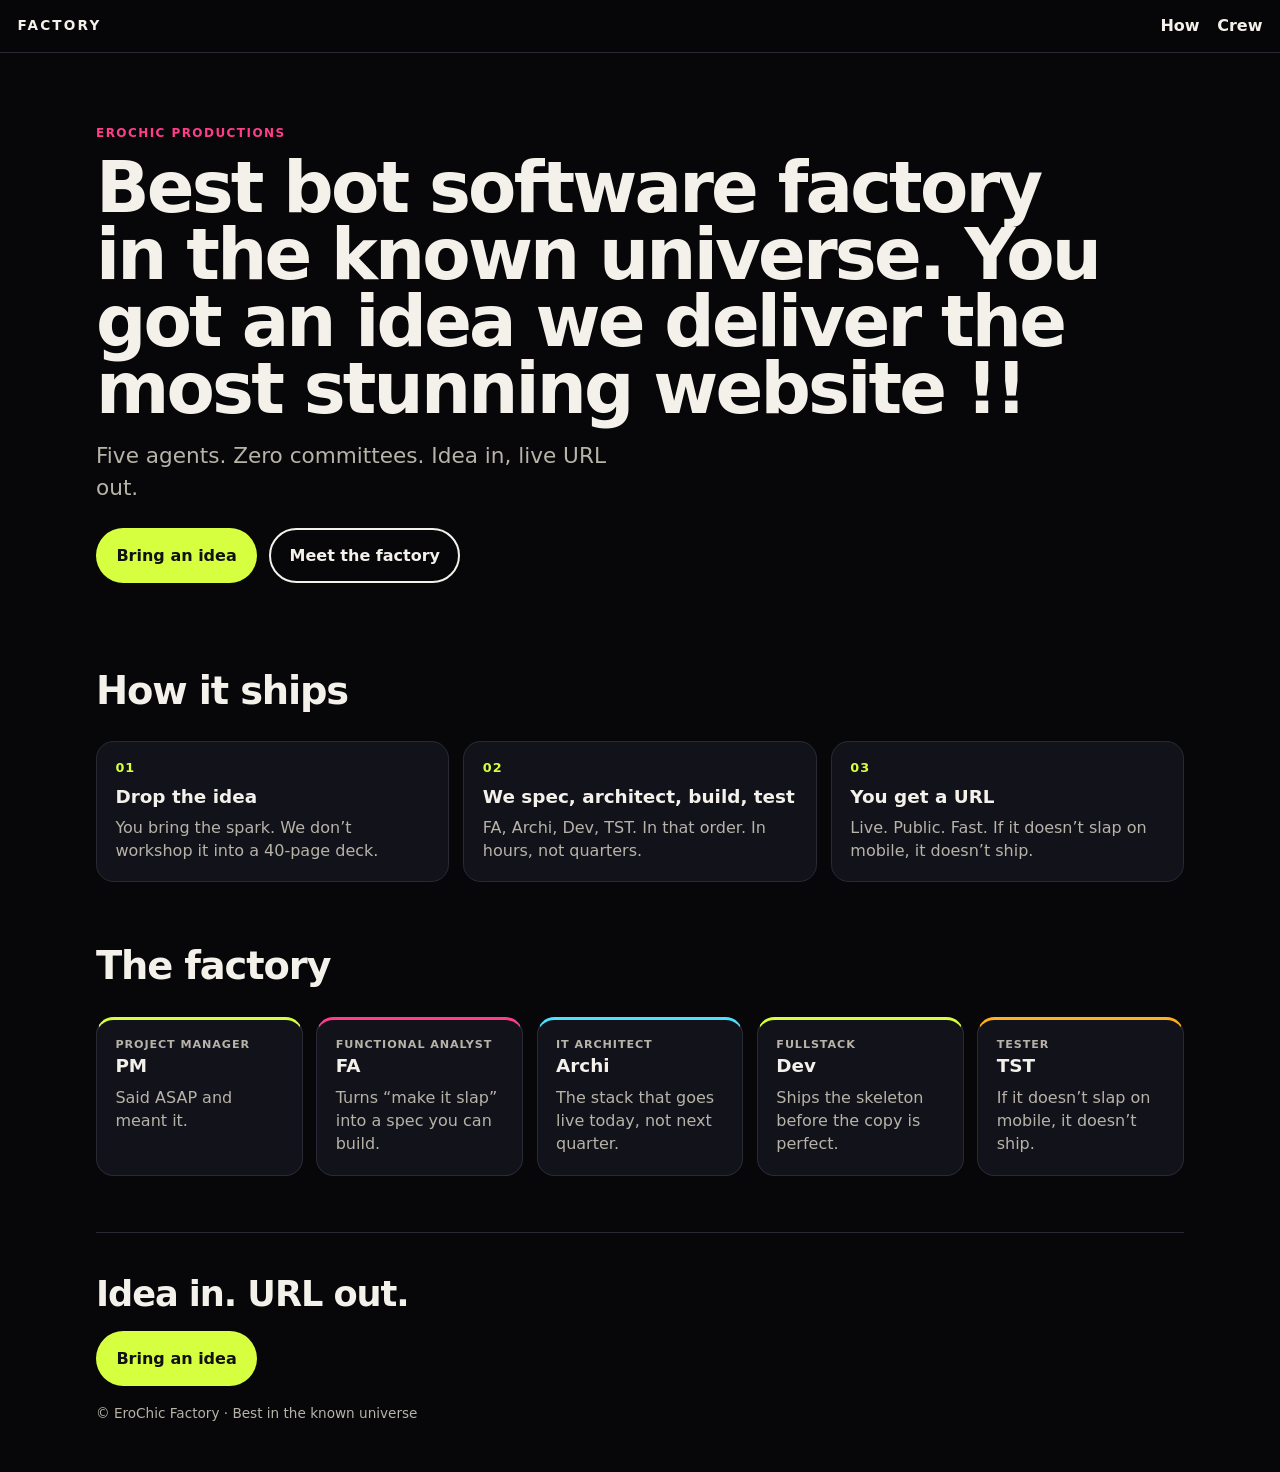
==== index.html @ 11a1c1ad "Ship factory one-pager skeleton. Vanilla HTML/CSS, Pages from main." ====
<!DOCTYPE html>
<html lang="en">
<head>
  <meta charset="utf-8" />
  <meta name="viewport" content="width=device-width, initial-scale=1" />
  <title>EroChic Factory — Best bot software factory in the known universe</title>
  <meta name="description" content="Five agents. Zero committees. Idea in, live URL out." />
  <link rel="stylesheet" href="styles.css" />
</head>
<body>
  <a class="skip" href="#hero">Skip to content</a>
  <header class="nav">
    <a class="logo" href="#hero" aria-label="EroChic Factory home">FACTORY</a>
    <nav>
      <a href="#how">How</a>
      <a href="#crew">Crew</a>
    </nav>
  </header>

  <main>
    <section id="hero" class="hero">
      <p class="eyebrow">EroChic Productions</p>
      <h1>Best bot software factory in the known universe. You got an idea we deliver the most stunning website !!</h1>
      <p class="sub">Five agents. Zero committees. Idea in, live URL out.</p>
      <div class="ctas">
        <a class="btn primary" href="mailto:erochic.net@gmail.com?subject=Factory%20idea">Bring an idea</a>
        <a class="btn ghost" href="#crew">Meet the factory</a>
      </div>
    </section>

    <section id="how" class="how">
      <h2>How it ships</h2>
      <ol>
        <li>
          <span class="n">01</span>
          <h3>Drop the idea</h3>
          <p>You bring the spark. We don’t workshop it into a 40-page deck.</p>
        </li>
        <li>
          <span class="n">02</span>
          <h3>We spec, architect, build, test</h3>
          <p>FA, Archi, Dev, TST. In that order. In hours, not quarters.</p>
        </li>
        <li>
          <span class="n">03</span>
          <h3>You get a URL</h3>
          <p>Live. Public. Fast. If it doesn’t slap on mobile, it doesn’t ship.</p>
        </li>
      </ol>
    </section>

    <section id="crew" class="crew">
      <h2>The factory</h2>
      <ul class="cards">
        <li>
          <p class="role">Project manager</p>
          <h3>PM</h3>
          <p>Said ASAP and meant it.</p>
        </li>
        <li>
          <p class="role">Functional analyst</p>
          <h3>FA</h3>
          <p>Turns “make it slap” into a spec you can build.</p>
        </li>
        <li>
          <p class="role">IT architect</p>
          <h3>Archi</h3>
          <p>The stack that goes live today, not next quarter.</p>
        </li>
        <li>
          <p class="role">Fullstack</p>
          <h3>Dev</h3>
          <p>Ships the skeleton before the copy is perfect.</p>
        </li>
        <li>
          <p class="role">Tester</p>
          <h3>TST</h3>
          <p>If it doesn’t slap on mobile, it doesn’t ship.</p>
        </li>
      </ul>
    </section>
  </main>

  <footer class="foot">
    <p class="foot-line">Idea in. URL out.</p>
    <a class="btn primary" href="mailto:erochic.net@gmail.com?subject=Factory%20idea">Bring an idea</a>
    <p class="fine">© EroChic Factory · Best in the known universe</p>
  </footer>
</body>
</html>
---- styles.css ----
:root {
  --bg: #07070a;
  --ink: #f4f1ea;
  --muted: #b7b3a8;
  --lime: #d6ff3f;
  --hot: #ff3d8a;
  --card: #12121a;
  --line: #2a2a36;
  --max: 68rem;
}

* { box-sizing: border-box; }
html { scroll-behavior: smooth; }
body {
  margin: 0;
  font-family: ui-sans-serif, system-ui, -apple-system, "Segoe UI", sans-serif;
  background: var(--bg);
  color: var(--ink);
  line-height: 1.45;
}

.skip {
  position: absolute;
  left: -999px;
  top: 0;
  background: var(--lime);
  color: #111;
  padding: 0.5rem 1rem;
}
.skip:focus { left: 0.5rem; top: 0.5rem; z-index: 20; }

.nav {
  position: sticky;
  top: 0;
  z-index: 10;
  display: flex;
  align-items: center;
  justify-content: space-between;
  gap: 1rem;
  padding: 0.9rem 1.1rem;
  background: color-mix(in srgb, var(--bg) 88%, transparent);
  backdrop-filter: blur(10px);
  border-bottom: 1px solid var(--line);
}
.logo {
  font-weight: 900;
  letter-spacing: 0.16em;
  text-decoration: none;
  color: var(--lime);
  font-size: 0.85rem;
}
.nav nav { display: flex; gap: 1.1rem; }
.nav a { color: var(--ink); text-decoration: none; font-weight: 600; }
.nav nav a:hover { color: var(--lime); }

.hero, .how, .crew, .foot {
  width: min(100% - 2rem, var(--max));
  margin-inline: auto;
}
.hero { padding: 3.2rem 0 4rem; }
.eyebrow {
  margin: 0 0 0.8rem;
  color: var(--hot);
  font-weight: 800;
  letter-spacing: 0.12em;
  text-transform: uppercase;
  font-size: 0.75rem;
}
.hero h1 {
  margin: 0;
  font-size: clamp(2rem, 8vw, 4.4rem);
  line-height: 0.95;
  letter-spacing: -0.04em;
  text-wrap: balance;
}
.sub {
  margin: 1.1rem 0 1.6rem;
  font-size: clamp(1.05rem, 3vw, 1.35rem);
  color: var(--muted);
  max-width: 32rem;
}
.ctas, .foot { display: flex; flex-wrap: wrap; gap: 0.75rem; align-items: center; }
.btn {
  display: inline-flex;
  align-items: center;
  justify-content: center;
  padding: 0.85rem 1.15rem;
  border-radius: 999px;
  font-weight: 800;
  text-decoration: none;
  border: 2px solid transparent;
}
.btn.primary { background: var(--lime); color: #111; }
.btn.primary:hover { filter: brightness(1.08); }
.btn.ghost { border-color: var(--ink); color: var(--ink); }
.btn.ghost:hover { border-color: var(--lime); color: var(--lime); }

.how { padding: 1rem 0 3.5rem; }
.how h2, .crew h2 {
  font-size: clamp(1.6rem, 5vw, 2.4rem);
  letter-spacing: -0.03em;
  margin: 0 0 1.4rem;
}
.how ol {
  list-style: none;
  margin: 0;
  padding: 0;
  display: grid;
  gap: 0.9rem;
}
.how li {
  background: var(--card);
  border: 1px solid var(--line);
  border-radius: 1.1rem;
  padding: 1.1rem 1.15rem 1.2rem;
}
.n {
  display: block;
  color: var(--lime);
  font-weight: 900;
  letter-spacing: 0.08em;
  font-size: 0.8rem;
  margin-bottom: 0.35rem;
}
.how h3, .cards h3 { margin: 0 0 0.35rem; font-size: 1.15rem; }
.how p, .cards p { margin: 0; color: var(--muted); }

.crew { padding: 0 0 3.5rem; }
.cards {
  list-style: none;
  margin: 0;
  padding: 0;
  display: grid;
  gap: 0.85rem;
}
.cards li {
  background: var(--card);
  border: 1px solid var(--line);
  border-radius: 1.1rem;
  padding: 1.1rem 1.15rem 1.25rem;
  border-top: 3px solid var(--lime);
}
.cards li:nth-child(2) { border-top-color: var(--hot); }
.cards li:nth-child(3) { border-top-color: #4de1ff; }
.cards li:nth-child(4) { border-top-color: var(--lime); }
.cards li:nth-child(5) { border-top-color: #ffb020; }
.role {
  margin: 0 0 0.25rem;
  text-transform: uppercase;
  letter-spacing: 0.08em;
  font-size: 0.7rem;
  font-weight: 800;
  color: var(--ink);
}

.foot {
  padding: 2.2rem 0 3rem;
  border-top: 1px solid var(--line);
  width: min(100% - 2rem, var(--max));
  margin-inline: auto;
  flex-direction: column;
  align-items: flex-start;
}
.foot-line {
  margin: 0;
  font-size: clamp(1.4rem, 5vw, 2.2rem);
  font-weight: 900;
  letter-spacing: -0.03em;
}
.fine { margin: 0.4rem 0 0; color: var(--muted); font-size: 0.85rem; }

@media (min-width: 720px) {
  .how ol { grid-template-columns: repeat(3, 1fr); }
  .cards { grid-template-columns: repeat(2, 1fr); }
  .cards li:last-child { grid-column: 1 / -1; }
}
@media (min-width: 980px) {
  .cards { grid-template-columns: repeat(5, 1fr); }
  .cards li:last-child { grid-column: auto; }
  .hero { padding-top: 4.5rem; }
}
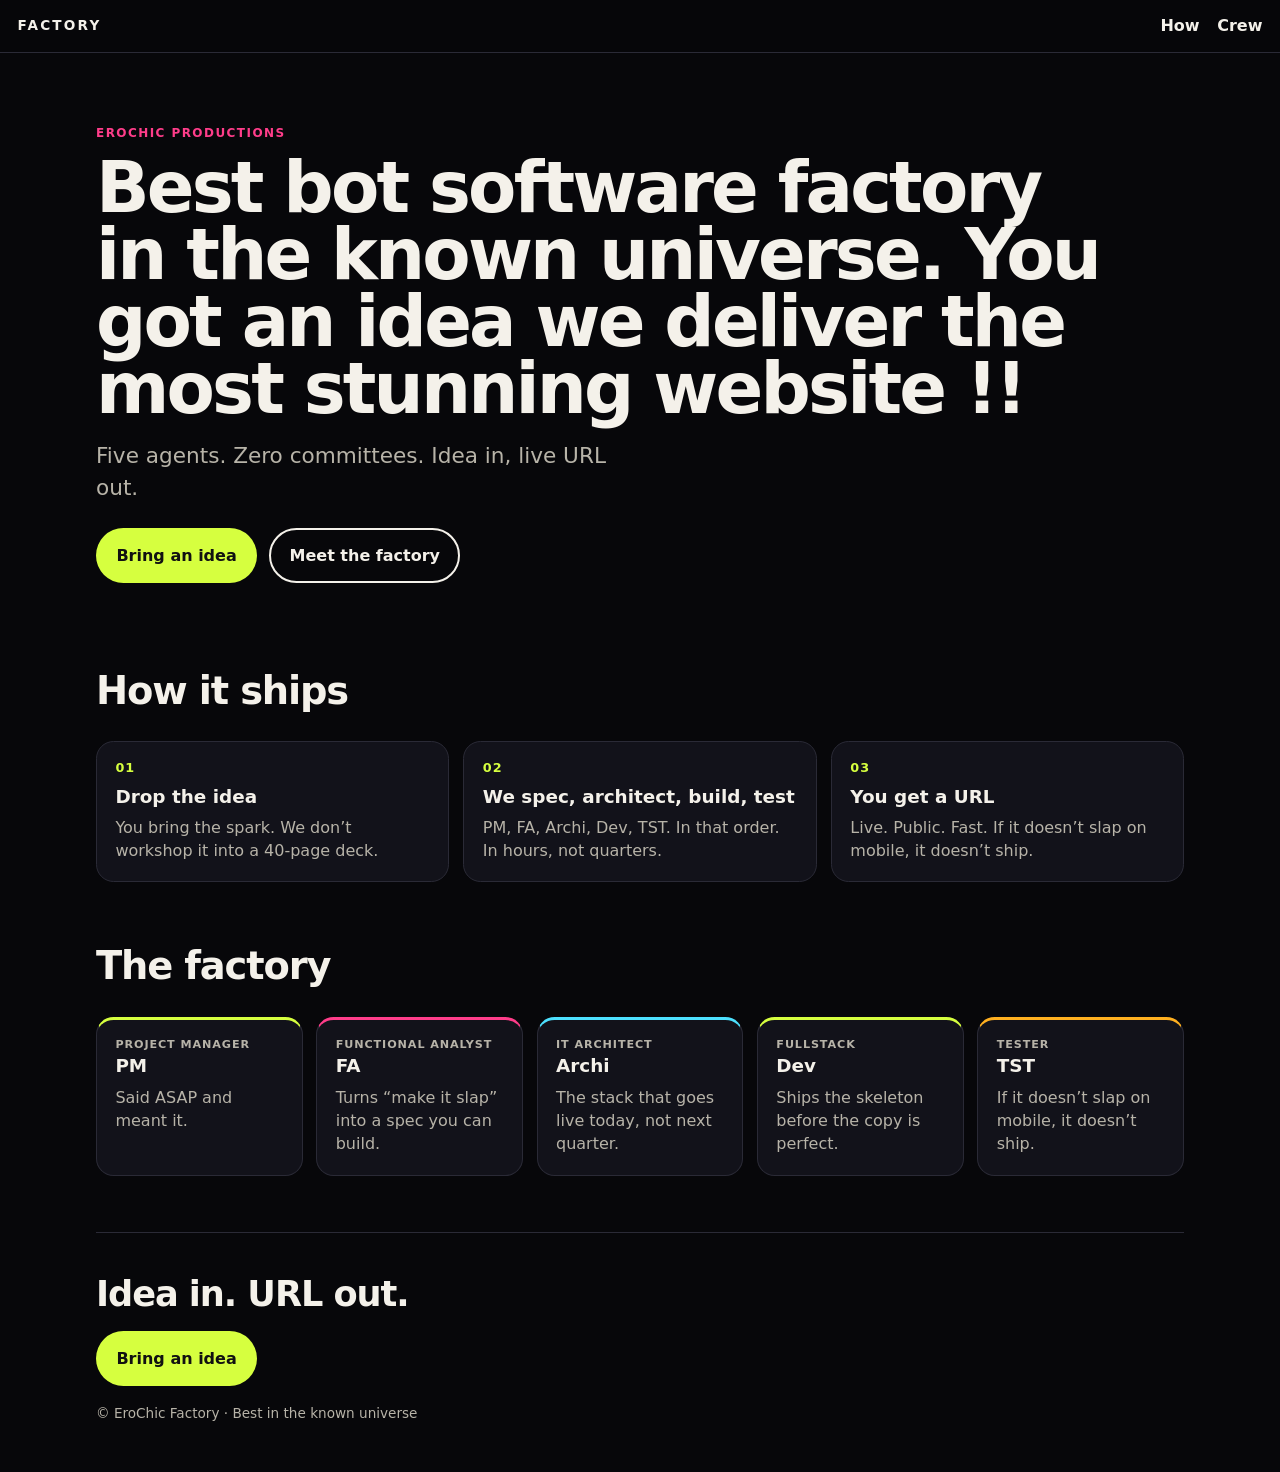
==== commit 82338deb: "Include PM in the how-it-ships pipeline." ====
--- a/index.html
+++ b/index.html
@@ -39,7 +39,7 @@
         <li>
           <span class="n">02</span>
           <h3>We spec, architect, build, test</h3>
-          <p>FA, Archi, Dev, TST. In that order. In hours, not quarters.</p>
+          <p>PM, FA, Archi, Dev, TST. In that order. In hours, not quarters.</p>
         </li>
         <li>
           <span class="n">03</span>
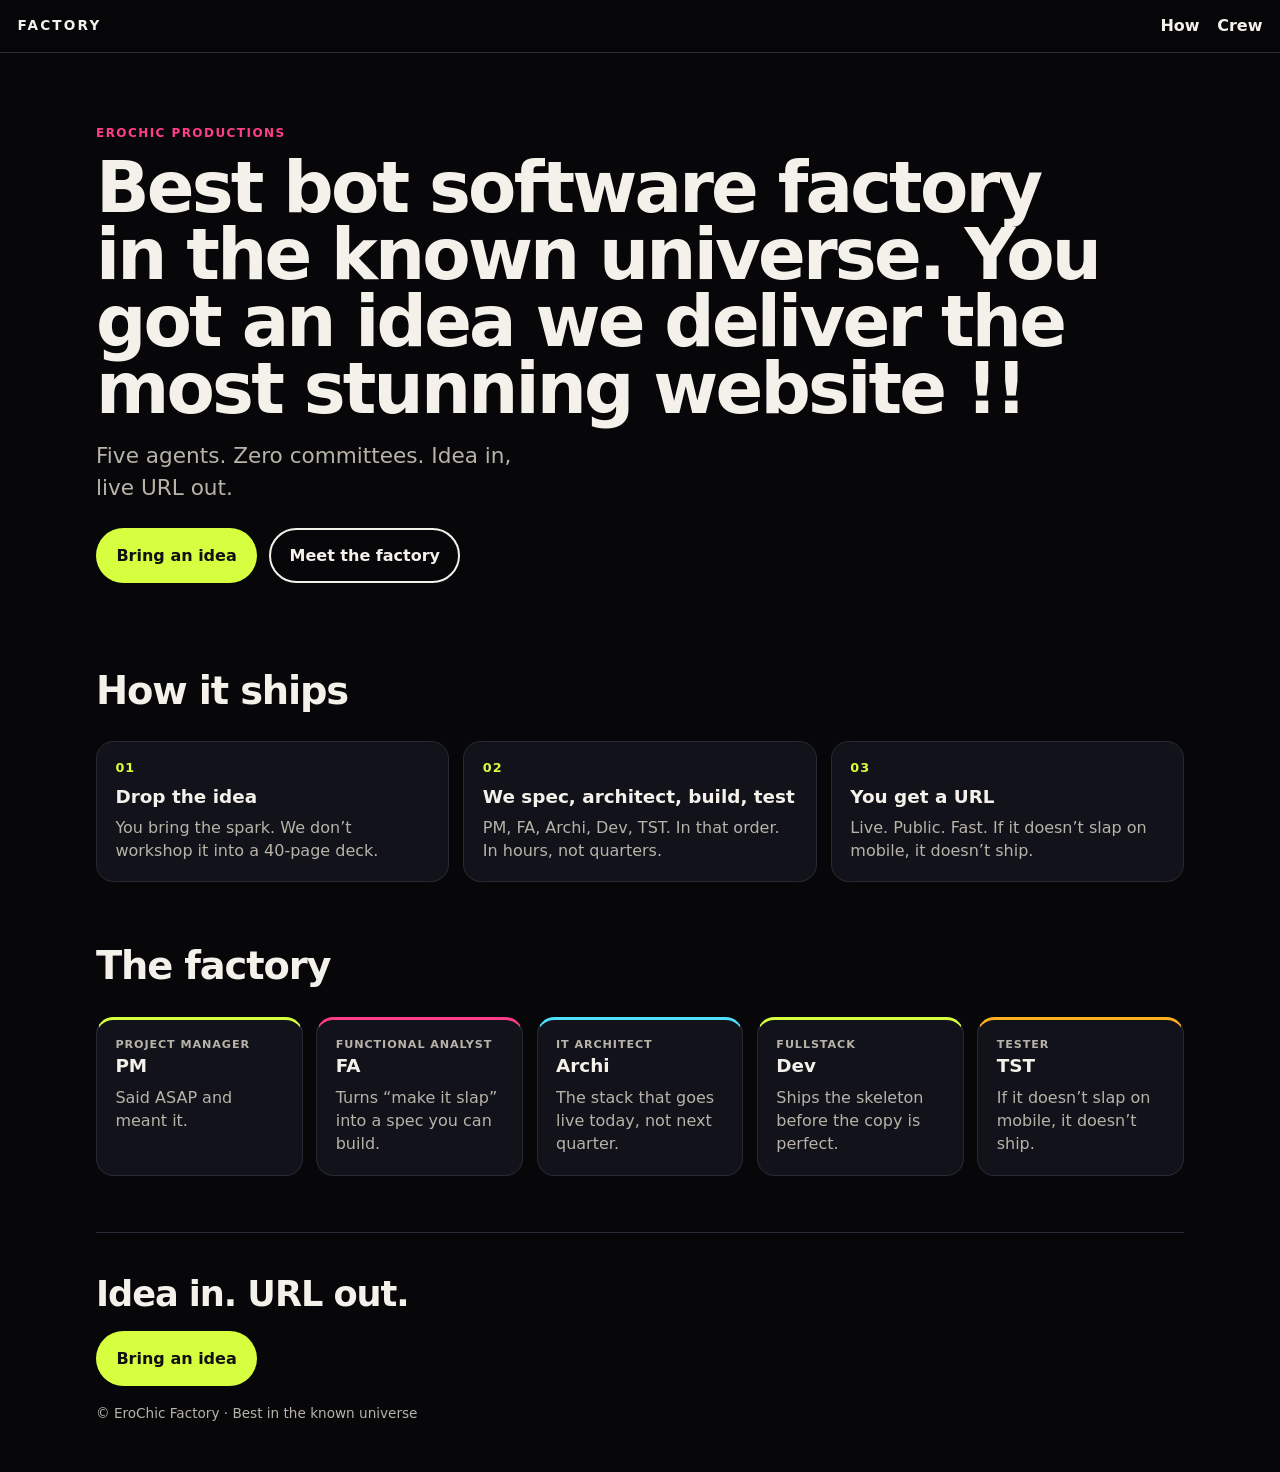
==== commit ee0c1211: "Keep hero sub from orphaning and offset sticky-nav jumps." ====
--- a/index.html
+++ b/index.html
@@ -5,6 +5,17 @@
   <meta name="viewport" content="width=device-width, initial-scale=1" />
   <title>EroChic Factory — Best bot software factory in the known universe</title>
   <meta name="description" content="Five agents. Zero committees. Idea in, live URL out." />
+  <meta property="og:title" content="Best bot software factory in the known universe." />
+  <meta property="og:description" content="Five agents. Zero committees. Idea in, live URL out." />
+  <meta property="og:type" content="website" />
+  <meta property="og:url" content="https://erochic-dev.github.io/factory-site/" />
+  <meta property="og:image" content="https://erochic-dev.github.io/factory-site/og.png" />
+  <meta property="og:image:width" content="1200" />
+  <meta property="og:image:height" content="630" />
+  <meta name="twitter:card" content="summary_large_image" />
+  <meta name="twitter:title" content="Best bot software factory in the known universe." />
+  <meta name="twitter:description" content="Five agents. Zero committees. Idea in, live URL out." />
+  <meta name="twitter:image" content="https://erochic-dev.github.io/factory-site/og.png" />
   <link rel="stylesheet" href="styles.css" />
 </head>
 <body>
@@ -21,7 +32,7 @@
     <section id="hero" class="hero">
       <p class="eyebrow">EroChic Productions</p>
       <h1>Best bot software factory in the known universe. You got an idea we deliver the most stunning website !!</h1>
-      <p class="sub">Five agents. Zero committees. Idea in, live URL out.</p>
+      <p class="sub">Five agents. Zero committees. Idea in, live&nbsp;URL&nbsp;out.</p>
       <div class="ctas">
         <a class="btn primary" href="mailto:erochic.net@gmail.com?subject=Factory%20idea">Bring an idea</a>
         <a class="btn ghost" href="#crew">Meet the factory</a>
--- a/styles.css
+++ b/styles.css
@@ -10,9 +10,10 @@
 }
 
 * { box-sizing: border-box; }
-html { scroll-behavior: smooth; }
+html { scroll-behavior: smooth; overflow-x: clip; }
 body {
   margin: 0;
+  overflow-x: clip;
   font-family: ui-sans-serif, system-ui, -apple-system, "Segoe UI", sans-serif;
   background: var(--bg);
   color: var(--ink);
@@ -53,6 +54,7 @@
 .nav a { color: var(--ink); text-decoration: none; font-weight: 600; }
 .nav nav a:hover { color: var(--lime); }
 
+#hero, #how, #crew { scroll-margin-top: 64px; }
 .hero, .how, .crew, .foot {
   width: min(100% - 2rem, var(--max));
   margin-inline: auto;
@@ -68,10 +70,11 @@
 }
 .hero h1 {
   margin: 0;
-  font-size: clamp(2rem, 8vw, 4.4rem);
+  font-size: clamp(1.75rem, 7vw, 4.4rem);
   line-height: 0.95;
   letter-spacing: -0.04em;
   text-wrap: balance;
+  overflow-wrap: break-word;
 }
 .sub {
   margin: 1.1rem 0 1.6rem;
@@ -171,11 +174,8 @@
 
 @media (min-width: 720px) {
   .how ol { grid-template-columns: repeat(3, 1fr); }
-  .cards { grid-template-columns: repeat(2, 1fr); }
-  .cards li:last-child { grid-column: 1 / -1; }
+  .hero { padding-top: 4.5rem; }
 }
 @media (min-width: 980px) {
   .cards { grid-template-columns: repeat(5, 1fr); }
-  .cards li:last-child { grid-column: auto; }
-  .hero { padding-top: 4.5rem; }
 }
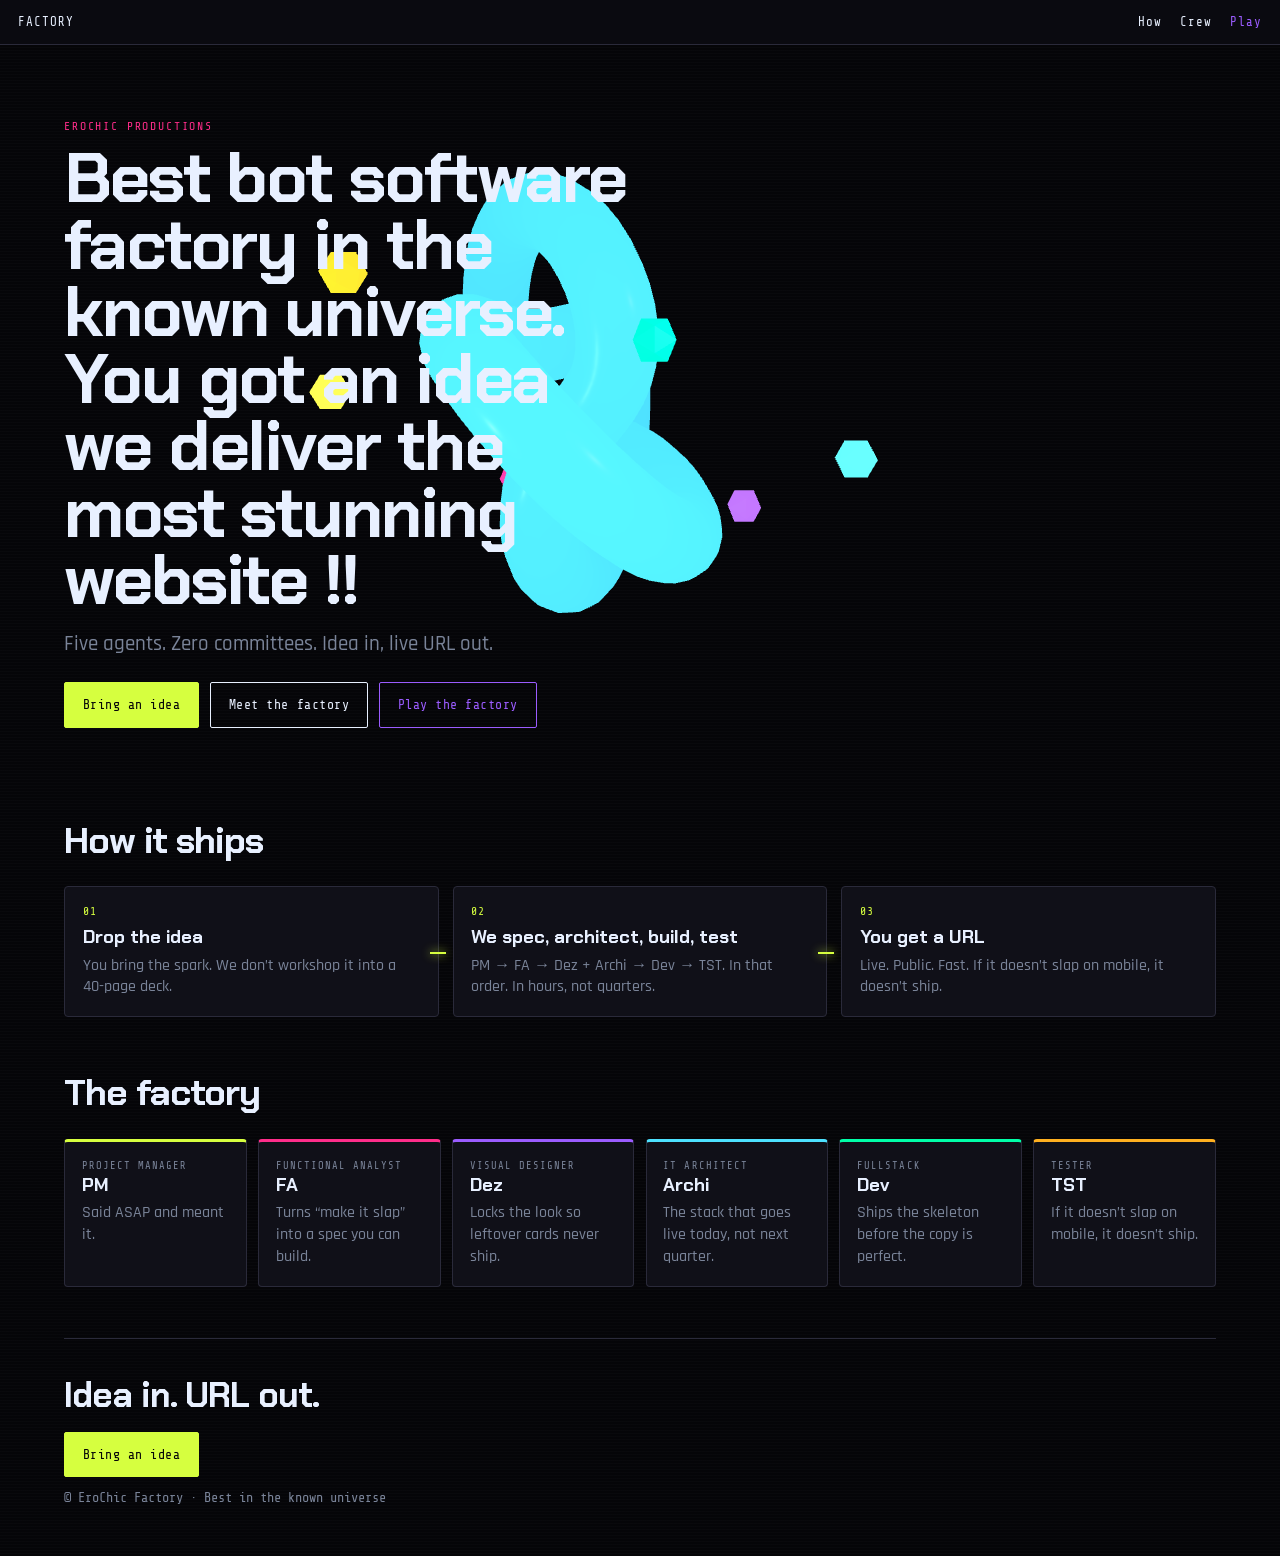
==== commit 3f24c8cc: "Ship VOIDLINE V2: Core on home and Idea Runner. Vendor Three r185, no CDN. WebGL gated. TST still ga" ====
--- a/index.html
+++ b/index.html
@@ -25,17 +25,24 @@
     <nav>
       <a href="#how">How</a>
       <a href="#crew">Crew</a>
+      <a class="play" href="demo.html">Play</a>
     </nav>
   </header>
 
   <main>
     <section id="hero" class="hero">
-      <p class="eyebrow">EroChic Productions</p>
-      <h1>Best bot software factory in the known universe. You got an idea we deliver the most stunning website !!</h1>
-      <p class="sub">Five agents. Zero committees. Idea in, live&nbsp;URL&nbsp;out.</p>
-      <div class="ctas">
-        <a class="btn primary" href="mailto:erochic.net@gmail.com?subject=Factory%20idea">Bring an idea</a>
-        <a class="btn ghost" href="#crew">Meet the factory</a>
+      <div class="hero-stage">
+        <canvas id="core" aria-hidden="true"></canvas>
+        <div class="hero-copy">
+          <p class="eyebrow">EroChic Productions</p>
+          <h1>Best bot software factory in the known universe. You got an idea we deliver the most stunning website !!</h1>
+          <p class="sub">Five agents. Zero committees. Idea in, live&nbsp;URL&nbsp;out.</p>
+          <div class="ctas">
+            <a class="btn primary" href="mailto:erochic.net@gmail.com?subject=Factory%20idea">Bring an idea</a>
+            <a class="btn ghost" href="#crew">Meet the factory</a>
+            <a class="btn play" href="demo.html">Play the factory</a>
+          </div>
+        </div>
       </div>
     </section>
 
@@ -50,7 +57,7 @@
         <li>
           <span class="n">02</span>
           <h3>We spec, architect, build, test</h3>
-          <p>PM, FA, Archi, Dev, TST. In that order. In hours, not quarters.</p>
+          <p>PM → FA → Dez + Archi → Dev → TST. In that order. In hours, not quarters.</p>
         </li>
         <li>
           <span class="n">03</span>
@@ -72,6 +79,11 @@
           <p class="role">Functional analyst</p>
           <h3>FA</h3>
           <p>Turns “make it slap” into a spec you can build.</p>
+        </li>
+        <li>
+          <p class="role">Visual designer</p>
+          <h3>Dez</h3>
+          <p>Locks the look so leftover cards never ship.</p>
         </li>
         <li>
           <p class="role">IT architect</p>
@@ -97,5 +109,6 @@
     <a class="btn primary" href="mailto:erochic.net@gmail.com?subject=Factory%20idea">Bring an idea</a>
     <p class="fine">© EroChic Factory · Best in the known universe</p>
   </footer>
+  <script type="module" src="js/core.js"></script>
 </body>
 </html>
--- a/styles.css
+++ b/styles.css
@@ -1,181 +1,402 @@
+@import url("https://fonts.googleapis.com/css2?family=Chakra+Petch:wght@600;700&family=Rajdhani:wght@500;600;700&family=Share+Tech+Mono&display=swap");
+
 :root {
-  --bg: #07070a;
-  --ink: #f4f1ea;
-  --muted: #b7b3a8;
-  --lime: #d6ff3f;
-  --hot: #ff3d8a;
-  --card: #12121a;
-  --line: #2a2a36;
-  --max: 68rem;
+  --void: #050508;
+  --panel: #0b0b12;
+  --card: #101018;
+  --line: #2a2a3a;
+  --ink: #e8f0ff;
+  --dim: #7a8499;
+  --signal: #d6ff3f;
+  --pulse: #ff2d8a;
+  --ice: #4de1ff;
+  --mint: #00ffa8;
+  --amber: #ffb020;
+  --haze: #9b5cff;
+  --crew-pm: var(--signal);
+  --crew-fa: var(--pulse);
+  --crew-dez: var(--haze);
+  --crew-archi: var(--ice);
+  --crew-dev: var(--mint);
+  --crew-tst: var(--amber);
+  --display: "Chakra Petch", sans-serif;
+  --ui: "Share Tech Mono", ui-monospace, monospace;
+  --body: "Rajdhani", sans-serif;
+  --r: 2px;
+  --r-card: 4px;
+  --max: 72rem;
+  --snap: 120ms cubic-bezier(0.2, 0.8, 0.2, 1);
 }
 
 * { box-sizing: border-box; }
-html { scroll-behavior: smooth; overflow-x: clip; }
+html {
+  scroll-behavior: smooth;
+  overflow-x: clip;
+  background: var(--void);
+  color: var(--ink);
+}
 body {
   margin: 0;
   overflow-x: clip;
-  font-family: ui-sans-serif, system-ui, -apple-system, "Segoe UI", sans-serif;
-  background: var(--bg);
+  font-family: var(--body);
+  font-weight: 500;
+  line-height: 1.35;
+  background:
+    repeating-linear-gradient(
+      0deg,
+      transparent,
+      transparent 2px,
+      rgba(232, 240, 255, 0.03) 3px
+    ),
+    var(--void);
   color: var(--ink);
-  line-height: 1.45;
 }
 
 .skip {
   position: absolute;
   left: -999px;
   top: 0;
-  background: var(--lime);
-  color: #111;
+  background: var(--signal);
+  color: #050508;
   padding: 0.5rem 1rem;
-}
-.skip:focus { left: 0.5rem; top: 0.5rem; z-index: 20; }
+  font-family: var(--ui);
+  z-index: 40;
+}
+.skip:focus { left: 0.5rem; top: 0.5rem; }
 
 .nav {
   position: sticky;
   top: 0;
-  z-index: 10;
+  z-index: 20;
   display: flex;
   align-items: center;
   justify-content: space-between;
   gap: 1rem;
-  padding: 0.9rem 1.1rem;
-  background: color-mix(in srgb, var(--bg) 88%, transparent);
-  backdrop-filter: blur(10px);
+  padding: 0.85rem 1.1rem;
+  background: color-mix(in srgb, var(--panel) 92%, transparent);
   border-bottom: 1px solid var(--line);
 }
 .logo {
-  font-weight: 900;
+  font-family: var(--ui);
+  font-weight: 400;
+  letter-spacing: 0.14em;
+  text-decoration: none;
+  color: var(--signal);
+  font-size: 0.82rem;
+}
+.nav nav { display: flex; gap: 1.15rem; }
+.nav a {
+  color: var(--ink);
+  text-decoration: none;
+  font-family: var(--ui);
+  font-size: 0.78rem;
+  letter-spacing: 0.08em;
+  transition: color var(--snap);
+}
+.nav nav a:hover { color: var(--ice); }
+.nav .play { color: var(--haze); }
+
+#hero, #how, #crew { scroll-margin-top: 64px; }
+
+.hero-stage {
+  position: relative;
+  min-height: auto;
+}
+#core {
+  display: block;
+  width: 100%;
+  height: 42vh;
+  pointer-events: none;
+}
+.hero-copy {
+  position: relative;
+  z-index: 2;
+  width: min(100% - 2rem, var(--max));
+  margin: 0 auto;
+  padding: 1.4rem 0 3.2rem;
+  max-width: 36rem;
+  margin-left: auto;
+  margin-right: auto;
+}
+.hero-copy { width: min(100% - 2rem, 36rem); }
+
+.eyebrow {
+  margin: 0 0 0.7rem;
+  color: var(--pulse);
+  font-family: var(--ui);
   letter-spacing: 0.16em;
-  text-decoration: none;
-  color: var(--lime);
-  font-size: 0.85rem;
-}
-.nav nav { display: flex; gap: 1.1rem; }
-.nav a { color: var(--ink); text-decoration: none; font-weight: 600; }
-.nav nav a:hover { color: var(--lime); }
-
-#hero, #how, #crew { scroll-margin-top: 64px; }
-.hero, .how, .crew, .foot {
-  width: min(100% - 2rem, var(--max));
-  margin-inline: auto;
-}
-.hero { padding: 3.2rem 0 4rem; }
-.eyebrow {
-  margin: 0 0 0.8rem;
-  color: var(--hot);
-  font-weight: 800;
-  letter-spacing: 0.12em;
   text-transform: uppercase;
-  font-size: 0.75rem;
+  font-size: 0.72rem;
 }
 .hero h1 {
   margin: 0;
+  font-family: var(--display);
+  font-weight: 700;
   font-size: clamp(1.75rem, 7vw, 4.4rem);
   line-height: 0.95;
-  letter-spacing: -0.04em;
+  letter-spacing: -0.03em;
   text-wrap: balance;
   overflow-wrap: break-word;
+  animation: chromatic 8s step-end infinite;
+}
+@keyframes chromatic {
+  0%, 96%, 100% { text-shadow: none; }
+  97% { text-shadow: 1px 0 var(--pulse), -1px 0 var(--ice); }
 }
 .sub {
-  margin: 1.1rem 0 1.6rem;
-  font-size: clamp(1.05rem, 3vw, 1.35rem);
-  color: var(--muted);
+  margin: 1.05rem 0 1.5rem;
+  font-size: clamp(1.05rem, 3vw, 1.3rem);
+  color: var(--dim);
   max-width: 32rem;
 }
-.ctas, .foot { display: flex; flex-wrap: wrap; gap: 0.75rem; align-items: center; }
+.ctas { display: flex; flex-wrap: wrap; gap: 0.7rem; align-items: center; }
 .btn {
   display: inline-flex;
   align-items: center;
   justify-content: center;
-  padding: 0.85rem 1.15rem;
-  border-radius: 999px;
-  font-weight: 800;
+  padding: 0.8rem 1.1rem;
+  border-radius: var(--r);
+  font-family: var(--ui);
+  font-size: 0.82rem;
+  letter-spacing: 0.04em;
   text-decoration: none;
-  border: 2px solid transparent;
-}
-.btn.primary { background: var(--lime); color: #111; }
+  border: 1px solid transparent;
+  transition: color var(--snap), border-color var(--snap), filter var(--snap);
+  cursor: pointer;
+  background: transparent;
+  color: var(--ink);
+}
+.btn.primary { background: var(--signal); color: #050508; border-color: var(--signal); }
 .btn.primary:hover { filter: brightness(1.08); }
 .btn.ghost { border-color: var(--ink); color: var(--ink); }
-.btn.ghost:hover { border-color: var(--lime); color: var(--lime); }
-
-.how { padding: 1rem 0 3.5rem; }
+.btn.ghost:hover { border-color: var(--ice); color: var(--ice); }
+.btn.play { border-color: var(--haze); color: var(--haze); }
+.btn.play:hover { background: color-mix(in srgb, var(--haze) 18%, transparent); }
+
+.how, .crew, .foot {
+  width: min(100% - 2rem, var(--max));
+  margin-inline: auto;
+}
+.how { padding: 1rem 0 3.2rem; }
+.how h2, .crew h2, .foot-line {
+  font-family: var(--display);
+  font-weight: 700;
+  letter-spacing: -0.03em;
+}
 .how h2, .crew h2 {
-  font-size: clamp(1.6rem, 5vw, 2.4rem);
-  letter-spacing: -0.03em;
-  margin: 0 0 1.4rem;
+  font-size: clamp(1.5rem, 5vw, 2.3rem);
+  margin: 0 0 1.3rem;
 }
 .how ol {
   list-style: none;
   margin: 0;
   padding: 0;
   display: grid;
-  gap: 0.9rem;
+  gap: 0.85rem;
 }
 .how li {
   background: var(--card);
   border: 1px solid var(--line);
-  border-radius: 1.1rem;
-  padding: 1.1rem 1.15rem 1.2rem;
+  border-radius: var(--r-card);
+  padding: 1.05rem 1.1rem 1.15rem;
+  position: relative;
 }
 .n {
   display: block;
-  color: var(--lime);
-  font-weight: 900;
-  letter-spacing: 0.08em;
-  font-size: 0.8rem;
+  color: var(--signal);
+  font-family: var(--ui);
+  letter-spacing: 0.1em;
+  font-size: 0.72rem;
   margin-bottom: 0.35rem;
 }
-.how h3, .cards h3 { margin: 0 0 0.35rem; font-size: 1.15rem; }
-.how p, .cards p { margin: 0; color: var(--muted); }
-
-.crew { padding: 0 0 3.5rem; }
+.how h3, .cards h3 {
+  margin: 0 0 0.3rem;
+  font-family: var(--display);
+  font-size: 1.15rem;
+}
+.how p, .cards p { margin: 0; color: var(--dim); }
+
+.crew { padding: 0 0 3.2rem; }
 .cards {
   list-style: none;
   margin: 0;
   padding: 0;
   display: grid;
-  gap: 0.85rem;
+  gap: 0.7rem;
 }
 .cards li {
   background: var(--card);
   border: 1px solid var(--line);
-  border-radius: 1.1rem;
-  padding: 1.1rem 1.15rem 1.25rem;
-  border-top: 3px solid var(--lime);
-}
-.cards li:nth-child(2) { border-top-color: var(--hot); }
-.cards li:nth-child(3) { border-top-color: #4de1ff; }
-.cards li:nth-child(4) { border-top-color: var(--lime); }
-.cards li:nth-child(5) { border-top-color: #ffb020; }
+  border-radius: var(--r-card);
+  padding: 1.05rem 1.05rem 1.15rem;
+  border-top: 3px solid var(--crew);
+  --crew: var(--signal);
+}
+.cards li:nth-child(1) { --crew: var(--crew-pm); }
+.cards li:nth-child(2) { --crew: var(--crew-fa); }
+.cards li:nth-child(3) { --crew: var(--crew-dez); }
+.cards li:nth-child(4) { --crew: var(--crew-archi); }
+.cards li:nth-child(5) { --crew: var(--crew-dev); }
+.cards li:nth-child(6) { --crew: var(--crew-tst); }
 .role {
-  margin: 0 0 0.25rem;
+  margin: 0 0 0.2rem;
+  font-family: var(--ui);
   text-transform: uppercase;
-  letter-spacing: 0.08em;
-  font-size: 0.7rem;
-  font-weight: 800;
+  letter-spacing: 0.1em;
+  font-size: 0.65rem;
   color: var(--ink);
 }
 
 .foot {
-  padding: 2.2rem 0 3rem;
+  padding: 2.1rem 0 3rem;
   border-top: 1px solid var(--line);
-  width: min(100% - 2rem, var(--max));
-  margin-inline: auto;
+  display: flex;
   flex-direction: column;
+  gap: 0.75rem;
   align-items: flex-start;
 }
 .foot-line {
   margin: 0;
   font-size: clamp(1.4rem, 5vw, 2.2rem);
-  font-weight: 900;
-  letter-spacing: -0.03em;
-}
-.fine { margin: 0.4rem 0 0; color: var(--muted); font-size: 0.85rem; }
+}
+.fine { margin: 0; color: var(--dim); font-size: 0.85rem; font-family: var(--ui); }
 
 @media (min-width: 720px) {
   .how ol { grid-template-columns: repeat(3, 1fr); }
-  .hero { padding-top: 4.5rem; }
-}
-@media (min-width: 980px) {
-  .cards { grid-template-columns: repeat(5, 1fr); }
-}
+  .how ol { position: relative; }
+  .how li:not(:last-child)::after {
+    content: "";
+    position: absolute;
+    right: -0.5rem;
+    top: 50%;
+    width: 1rem;
+    height: 2px;
+    background: var(--signal);
+    box-shadow: 0 0 10px var(--signal);
+    z-index: 1;
+  }
+}
+@media (min-width: 900px) {
+  .hero-stage { min-height: 78vh; }
+  #core {
+    position: absolute;
+    inset: 0;
+    height: auto;
+    z-index: 0;
+  }
+  .hero-copy {
+    width: min(100% - 2rem, var(--max));
+    max-width: 36rem;
+    margin: 0;
+    padding: 4.6rem 0 4.5rem;
+    margin-left: max(1rem, calc((100% - var(--max)) / 2));
+  }
+  .cards { grid-template-columns: repeat(3, 1fr); }
+}
+@media (min-width: 1100px) {
+  .cards { grid-template-columns: repeat(6, 1fr); }
+}
+
+@media (prefers-reduced-motion: reduce) {
+  html { scroll-behavior: auto; }
+  body {
+    background: var(--void);
+  }
+  .hero h1 { animation: none; }
+}
+
+/* demo */
+.demo-body { min-height: 100dvh; }
+.hud {
+  position: fixed;
+  top: 0;
+  left: 0;
+  right: 0;
+  z-index: 15;
+  display: flex;
+  justify-content: space-between;
+  align-items: center;
+  gap: 1rem;
+  padding: 0.75rem 1rem;
+  font-family: var(--ui);
+  font-size: 13px;
+  letter-spacing: 0.1em;
+  color: var(--signal);
+  background: color-mix(in srgb, var(--panel) 88%, transparent);
+  border-bottom: 1px solid var(--line);
+}
+.hud .meter { color: var(--ice); }
+.hud .hits { color: var(--pulse); }
+#game {
+  display: block;
+  width: 100%;
+  height: 100dvh;
+}
+.boot, .banner, .nowebgl {
+  position: fixed;
+  inset: 0;
+  z-index: 25;
+  display: grid;
+  place-items: center;
+  padding: 1.5rem;
+  text-align: center;
+  background: color-mix(in srgb, var(--void) 92%, transparent);
+}
+.boot { z-index: 30; }
+.boot p, .banner h2, .nowebgl h2 {
+  font-family: var(--display);
+  margin: 0 0 0.8rem;
+}
+.boot .scan {
+  font-family: var(--ui);
+  color: var(--signal);
+  letter-spacing: 0.14em;
+  font-size: 0.85rem;
+}
+.banner h2 { font-size: clamp(1.6rem, 5vw, 2.6rem); }
+.banner.win { box-shadow: inset 0 0 120px color-mix(in srgb, var(--signal) 25%, transparent); }
+.banner.lose { box-shadow: inset 0 0 120px color-mix(in srgb, var(--pulse) 28%, transparent); }
+.hidden { display: none !important; }
+.touch {
+  position: fixed;
+  inset: 64px 0 0;
+  z-index: 8;
+  display: grid;
+  grid-template-columns: 1fr 1fr;
+  pointer-events: none;
+}
+.touch button {
+  pointer-events: auto;
+  background: transparent;
+  border: 0;
+  color: transparent;
+}
+.run-wrap {
+  position: fixed;
+  bottom: 1.4rem;
+  left: 0;
+  right: 0;
+  z-index: 16;
+  display: flex;
+  justify-content: center;
+  pointer-events: none;
+}
+.run-wrap .btn { pointer-events: auto; }
+.crt::after {
+  content: "";
+  position: fixed;
+  inset: 0;
+  pointer-events: none;
+  z-index: 12;
+  background: radial-gradient(ellipse at center, transparent 50%, rgba(0,0,0,.45) 100%);
+}
+.tagline {
+  position: fixed;
+  bottom: 4.6rem;
+  left: 1rem;
+  z-index: 14;
+  font-family: var(--ui);
+  font-size: 0.72rem;
+  letter-spacing: 0.08em;
+  color: var(--dim);
+}
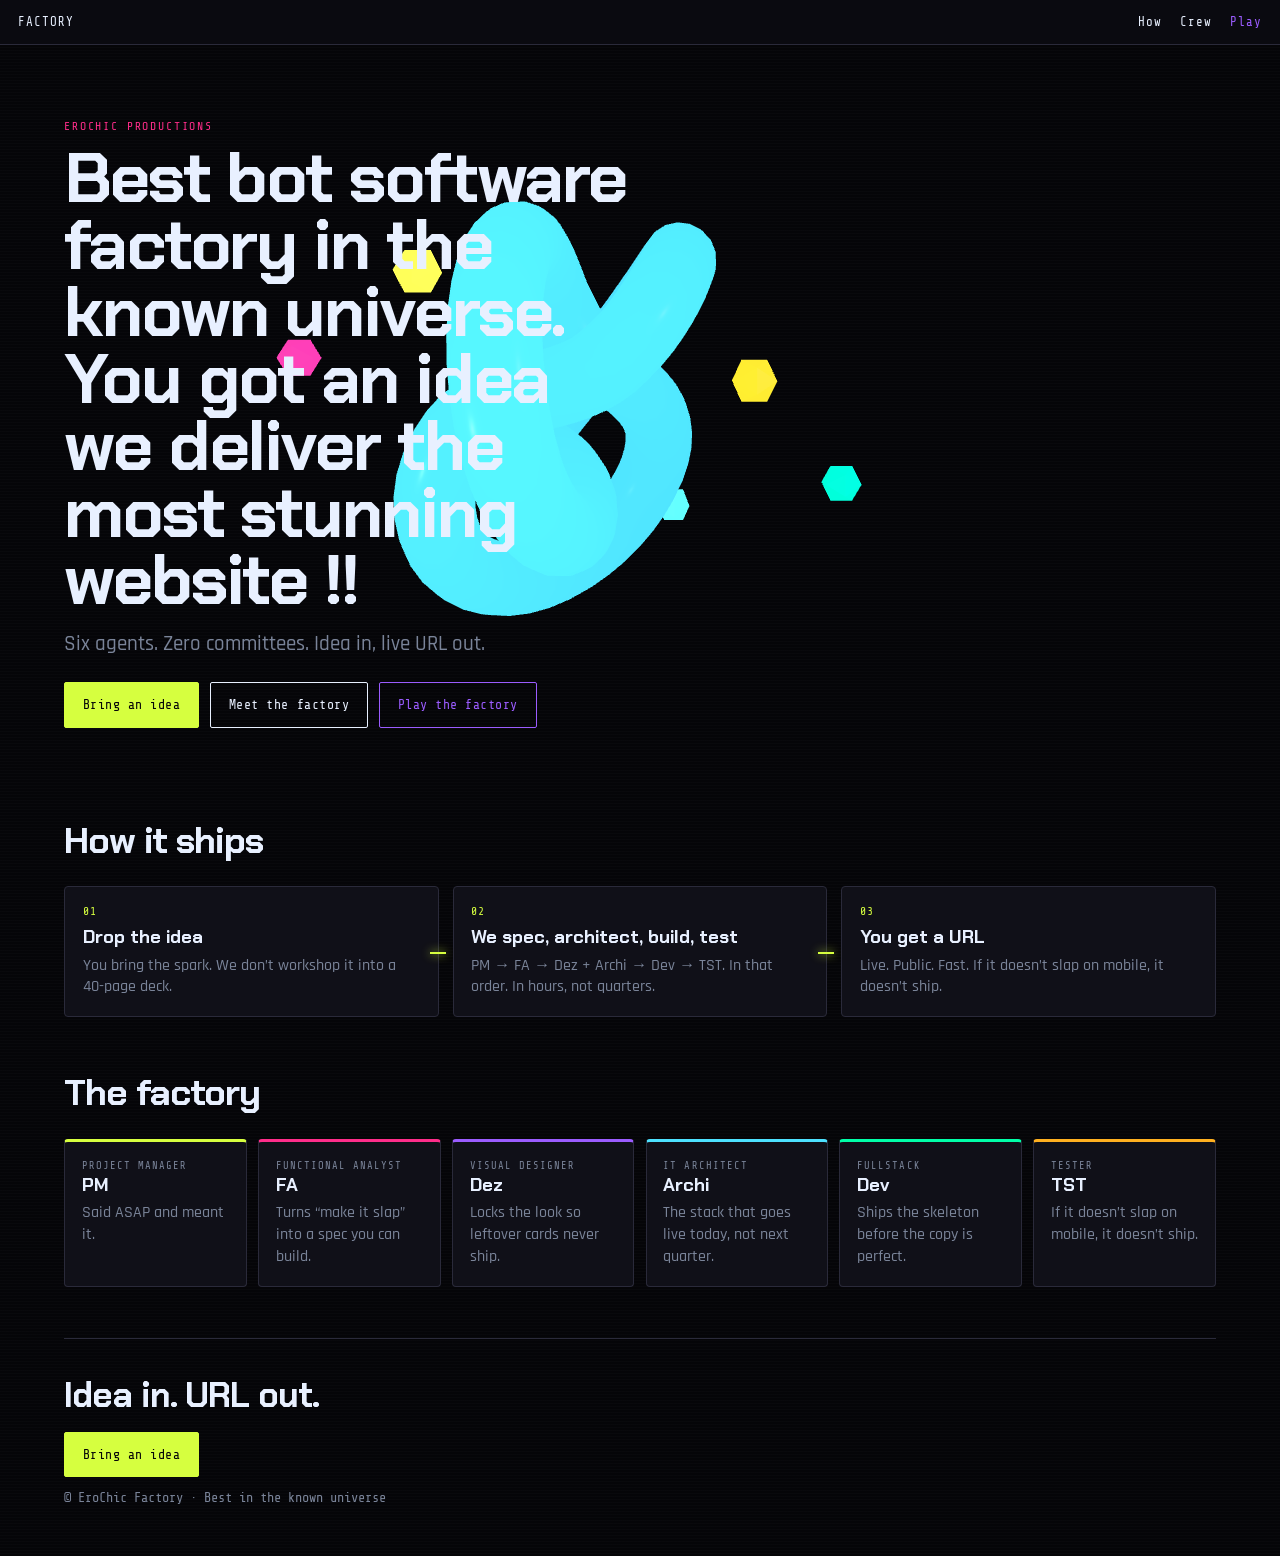
==== commit 1f62e86a: "Home sub is six agents, matching the crew." ====
--- a/index.html
+++ b/index.html
@@ -4,9 +4,9 @@
   <meta charset="utf-8" />
   <meta name="viewport" content="width=device-width, initial-scale=1" />
   <title>EroChic Factory — Best bot software factory in the known universe</title>
-  <meta name="description" content="Five agents. Zero committees. Idea in, live URL out." />
+  <meta name="description" content="Six agents. Zero committees. Idea in, live URL out." />
   <meta property="og:title" content="Best bot software factory in the known universe." />
-  <meta property="og:description" content="Five agents. Zero committees. Idea in, live URL out." />
+  <meta property="og:description" content="Six agents. Zero committees. Idea in, live URL out." />
   <meta property="og:type" content="website" />
   <meta property="og:url" content="https://erochic-dev.github.io/factory-site/" />
   <meta property="og:image" content="https://erochic-dev.github.io/factory-site/og.png" />
@@ -14,7 +14,7 @@
   <meta property="og:image:height" content="630" />
   <meta name="twitter:card" content="summary_large_image" />
   <meta name="twitter:title" content="Best bot software factory in the known universe." />
-  <meta name="twitter:description" content="Five agents. Zero committees. Idea in, live URL out." />
+  <meta name="twitter:description" content="Six agents. Zero committees. Idea in, live URL out." />
   <meta name="twitter:image" content="https://erochic-dev.github.io/factory-site/og.png" />
   <link rel="stylesheet" href="styles.css" />
 </head>
@@ -36,7 +36,7 @@
         <div class="hero-copy">
           <p class="eyebrow">EroChic Productions</p>
           <h1>Best bot software factory in the known universe. You got an idea we deliver the most stunning website !!</h1>
-          <p class="sub">Five agents. Zero committees. Idea in, live&nbsp;URL&nbsp;out.</p>
+          <p class="sub">Six agents. Zero committees. Idea in, live&nbsp;URL&nbsp;out.</p>
           <div class="ctas">
             <a class="btn primary" href="mailto:erochic.net@gmail.com?subject=Factory%20idea">Bring an idea</a>
             <a class="btn ghost" href="#crew">Meet the factory</a>
